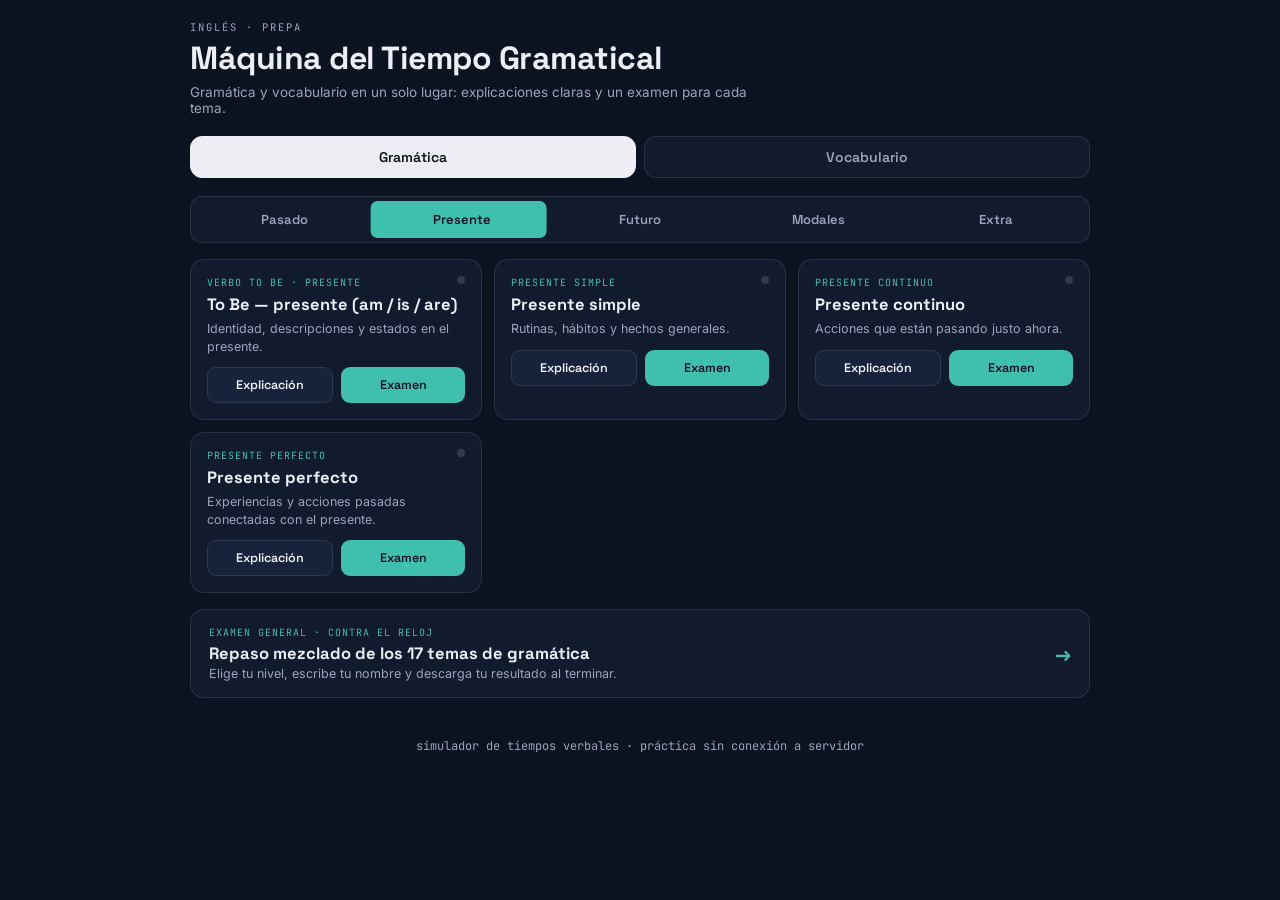
==== index.html @ 3d01b44c "Add files via upload" ====
<!DOCTYPE html>
<html lang="es">
<head>
<meta charset="UTF-8">
<meta name="viewport" content="width=device-width, initial-scale=1.0">
<meta name="description" content="Simulador interactivo de gramática y vocabulario en inglés para estudiantes de preparatoria.">
<meta name="theme-color" content="#0b1220">
<link rel="icon" href="assets/img/favicon.svg" type="image/svg+xml">
<link rel="manifest" href="manifest.webmanifest">
<title>Máquina del Tiempo Gramatical</title>
<link rel="preconnect" href="https://fonts.googleapis.com">
<link rel="preconnect" href="https://fonts.gstatic.com" crossorigin>
<link href="https://fonts.googleapis.com/css2?family=Space+Grotesk:wght@400;500;600;700&family=Inter:wght@400;500;600&family=JetBrains+Mono:wght@400;500;700&display=swap" rel="stylesheet">
<link rel="stylesheet" href="assets/css/styles.css">

</head>
<body>

<div class="wrap">

  <header>
    <div class="eyebrow" id="eyebrow">inglés · prepa</div>
    <h1>Máquina del Tiempo Gramatical</h1>
    <p>Gramática y vocabulario en un solo lugar: explicaciones claras y un examen para cada tema.</p>
  </header>

  <!-- HOME -->
  <div id="home">

    <!-- TOP TAB SWITCH -->
    <div class="top-tab-switch">
      <button class="top-tab-btn active" id="topTabGramatica" onclick="setTopTab('gramatica')">Gramática</button>
      <button class="top-tab-btn" id="topTabVocabulario" onclick="setTopTab('vocabulario')">Vocabulario</button>
    </div>

    <div id="grammarHome">

    <!-- DIAL / ERA SELECTOR -->
    <div class="dial-panel">
      <div class="dial-track">
        <div class="dial-highlight" id="dialHighlight"></div>
        <button class="era-btn active" data-era="pasado" onclick="setEra('pasado')">Pasado</button>
        <button class="era-btn" data-era="presente" onclick="setEra('presente')">Presente</button>
        <button class="era-btn" data-era="futuro" onclick="setEra('futuro')">Futuro</button>
        <button class="era-btn" data-era="modales" onclick="setEra('modales')">Modales</button>
        <button class="era-btn" data-era="extra" onclick="setEra('extra')">Extra</button>
      </div>
    </div>

    <div class="tense-grid" id="tenseGrid"></div>

    <!-- EXAM CTA -->
    <div class="exam-cta" onclick="openExamSetup()">
      <div class="left">
        <div class="tag">Examen general · contra el reloj</div>
        <h3>Repaso mezclado de los 17 temas de gramática</h3>
        <p>Elige tu nivel, escribe tu nombre y descarga tu resultado al terminar.</p>
      </div>
      <div class="arrow">→</div>
    </div>
    </div>

    <!-- VOCAB HOME -->
    <div id="vocabHome" style="display:none;">
      <div class="level-switch">
        <button class="level-btn active" id="levelPrimero" onclick="setVocabLevel('primero')">Primer año</button>
        <button class="level-btn" id="levelSegundo" onclick="setVocabLevel('segundo')">Segundo año</button>
      </div>

      <div class="vocab-grid" id="vocabGrid"></div>

      <!-- VOCAB GENERAL EXAM CTA -->
      <div class="exam-cta" onclick="startVocabExamAll()">
        <div class="left">
          <div class="tag" id="vocabExamAllTag">Examen general de vocabulario</div>
          <h3>Repaso mezclado de todas las unidades</h3>
          <p>30 preguntas al azar de todo el vocabulario de este año.</p>
        </div>
        <div class="arrow">→</div>
      </div>
    </div>
  </div>

  <!-- MODULE: practice screen -->
  <div class="module" id="moduleView">
    <button class="back-btn" onclick="goHome()">← volver al panel</button>

    <div class="briefing">
      <div class="tag" id="briefTag">TIEMPO VERBAL</div>
      <h2 id="briefTitle">Título</h2>
      <button class="rule-toggle" onclick="toggleRule()">Ver la regla</button>
      <div class="rule-body" id="ruleBody"></div>
    </div>

    <div class="gauge-row">
      <span class="gauge-label" id="gaugeLabel">0 / 0</span>
      <div class="gauge-track"><div class="gauge-fill" id="gaugeFill"></div></div>
      <span class="gauge-label" id="scoreLabel">✓ 0</span>
    </div>

    <div class="console" id="consoleView"></div>

    <div class="summary" id="summaryView" style="display:none;">
      <div class="big-score" id="finalScore">0/0</div>
      <p id="finalMsg">Resultado</p>
      <div class="actions">
        <button class="ghost-btn" onclick="goHome()">Volver al panel</button>
        <button class="solid-btn" onclick="retryModule()">Reintentar este tiempo</button>
      </div>
    </div>
  </div>

  <!-- EXPLANATION DETAIL -->
  <div class="module" id="explanationView">
    <button class="back-btn" onclick="goHome()">← volver al panel</button>

    <div class="guide-header">
      <div class="tag" id="guideTag">TIEMPO VERBAL</div>
      <h2 id="guideTitle">Título</h2>
      <div class="es-name" id="guideEsName">Traducción</div>
    </div>

    <div class="guide-section">
      <h3>Estructura</h3>
      <div id="guideStructure"></div>
    </div>

    <div class="guide-section">
      <h3>Ejemplos con traducción</h3>
      <div id="guideExamples"></div>
    </div>

    <div class="guide-section" id="guideModalsSection" style="display:none;">
      <h3>Los 10 verbos modales</h3>
      <table class="modals-table">
        <thead><tr><th>Modal</th><th>Uso</th><th>Ejemplo</th></tr></thead>
        <tbody id="guideModalsBody"></tbody>
      </table>
    </div>

    <div class="guide-section">
      <h3>Palabras clave</h3>
      <div class="signal-chips" id="guideSignals"></div>
    </div>

    <div class="guide-cta">
      <button class="next-btn show" onclick="openModuleFromGuide()">Presentar examen →</button>
    </div>
  </div>

  <!-- VOCAB WORD LIST -->
  <div class="module" id="vocabListView">
    <button class="back-btn" onclick="goHome()">← volver al vocabulario</button>
    <div class="guide-header">
      <div class="tag" id="vocabListTag">UNIDAD</div>
      <h2 id="vocabListTitle">Título</h2>
    </div>
    <div class="briefing" style="margin-bottom:18px;">
      <button class="rule-toggle" onclick="toggleVocabLegend()">¿Qué significa cada categoría gramatical?</button>
      <div class="rule-body" id="vocabListLegend"><div id="vocabListLegendBody"></div></div>
    </div>
    <div id="vocabListBody"></div>
  </div>

  <!-- VOCAB EXAM -->
  <div class="module" id="vocabExamView">
    <button class="back-btn" onclick="confirmExitVocabExam()">← salir del examen</button>
    <div class="gauge-row">
      <span class="gauge-label" id="vocabExamGaugeLabel">0 / 0</span>
      <div class="gauge-track"><div class="gauge-fill" id="vocabExamGaugeFill" style="background:var(--era)"></div></div>
      <span class="gauge-label" id="vocabExamScoreLabel">✓ 0</span>
    </div>
    <div class="console" id="vocabExamConsoleView"></div>
  </div>

  <!-- VOCAB EXAM RESULTS -->
  <div class="module" id="vocabExamResultsView">
    <div class="summary">
      <div class="big-score" id="vocabExamFinalScore">0/0</div>
      <p id="vocabExamFinalMsg">Resultado</p>
      <div class="breakdown" id="vocabBreakdownWrap" style="display:none;">
        <table>
          <thead><tr><th>Unidad</th><th>Aciertos</th></tr></thead>
          <tbody id="vocabBreakdownBody"></tbody>
        </table>
      </div>
      <div class="actions">
        <button class="ghost-btn" onclick="goHome()">Volver al vocabulario</button>
        <button class="solid-btn" onclick="retryVocabExam()">Reintentar examen</button>
      </div>
    </div>
  </div>

  <!-- EXAM SETUP -->
  <div class="module" id="examSetupView">
    <button class="back-btn" onclick="goHome()">← volver al panel</button>
    <div class="setup-panel">
      <h2>Configura tu examen</h2>
      <p>Se mezclarán preguntas de los 17 temas de gramática. Al final verás tu puntaje por tema y podrás descargar tu resultado.</p>

      <label class="field-label" for="studentName">Tu nombre</label>
      <input type="text" id="studentName" class="name-input" placeholder="Escribe tu nombre completo">

      <label class="field-label">Nivel</label>
      <div class="diff-options">
        <button class="diff-btn selected" id="diffFacil" onclick="selectDifficulty('facil')">
          <b>Fácil</b>
          <span>12 preguntas · solo opción múltiple · 25 seg. cada una</span>
        </button>
        <button class="diff-btn" id="diffDificil" onclick="selectDifficulty('dificil')">
          <b>Difícil</b>
          <span>18 preguntas · incluye completar espacios · 15 seg. cada una</span>
        </button>
      </div>

      <button class="start-exam-btn" onclick="startExam()">Comenzar examen</button>
    </div>
  </div>

  <!-- EXAM RUNNING -->
  <div class="module" id="examView">
    <button class="back-btn" onclick="confirmExitExam()">← salir del examen</button>

    <div class="gauge-row">
      <span class="gauge-label" id="examGaugeLabel">0 / 0</span>
      <div class="gauge-track"><div class="gauge-fill" id="examGaugeFill" style="background:var(--exam)"></div></div>
      <span class="gauge-label" id="examScoreLabel">✓ 0</span>
    </div>
    <div class="timer-row">
      <span class="timer-label" id="timerLabel">--s</span>
      <div class="timer-track"><div class="timer-fill" id="timerFill"></div></div>
    </div>

    <div class="console" id="examConsoleView"></div>
  </div>

  <!-- EXAM RESULTS -->
  <div class="module" id="examResultsView">
    <div class="summary">
      <div class="big-score" id="examFinalScore" style="color:var(--exam)">0/0</div>
      <p id="examFinalMsg">Resultado</p>
      <div class="breakdown">
        <table>
          <thead><tr><th>Tiempo verbal</th><th>Aciertos</th></tr></thead>
          <tbody id="breakdownBody"></tbody>
        </table>
      </div>
      <div class="actions">
        <button class="ghost-btn" onclick="goHome()">Volver al panel</button>
        <button class="solid-btn" style="background:var(--exam)" onclick="downloadResult()">Descargar resultado (.txt)</button>
      </div>
    </div>
  </div>

  <footer>simulador de tiempos verbales · práctica sin conexión a servidor</footer>
</div>

<script src="assets/js/app.js" defer></script>


</body>
</html>
---- assets/css/styles.css ----
:root{
    --bg: #0b1220;
    --panel: #121b2e;
    --panel-2: #17233a;
    --line: rgba(237,239,245,0.10);
    --text: #edeff5;
    --text-dim: #9aa5bd;

    --era: #3fbfad;
    --era-dim: rgba(63,191,173,0.15);
    --era-glow: rgba(63,191,173,0.35);

    --ok: #5fd07a;
    --bad: #ef6a6a;
    --exam: #e0a63f;
  }

  *{box-sizing:border-box; margin:0; padding:0;}

  body{
    background: var(--bg);
    color:var(--text);
    font-family:'Inter', sans-serif;
    min-height:100vh;
    padding: 20px 16px 60px;
  }

  .wrap{ max-width: 900px; margin: 0 auto; }

  /* ---------- HEADER ---------- */
  header{ margin-bottom: 20px; }
  .eyebrow{
    font-family:'JetBrains Mono', monospace;
    font-size: 10.5px;
    letter-spacing: 2px;
    color: var(--text-dim);
    text-transform: uppercase;
  }
  h1{
    font-family:'Space Grotesk', sans-serif;
    font-size: clamp(24px, 5vw, 32px);
    font-weight: 700;
    margin: 4px 0 6px;
    letter-spacing: -0.5px;
  }
  header p{ color: var(--text-dim); font-size: 13.5px; max-width: 560px; }

  /* ---------- EXAM CTA ---------- */
  .exam-cta{
    display:flex; align-items:center; justify-content:space-between; gap:14px;
    background: var(--panel);
    border: 1px solid var(--line);
    border-radius: 14px;
    padding: 16px 18px;
    margin: 16px 0;
    cursor: pointer;
    transition: border-color 0.2s ease;
  }
  .exam-cta:hover{ border-color: var(--era); }
  .exam-cta .left .tag{ font-family:'JetBrains Mono', monospace; font-size:10px; color: var(--era); letter-spacing:1px; text-transform:uppercase; transition: color 0.8s ease;}
  .exam-cta .left h3{ font-family:'Space Grotesk', sans-serif; font-size:16.5px; margin-top:4px;}
  .exam-cta .left p{ font-size:12.5px; color:var(--text-dim); margin-top:2px;}
  .exam-cta .arrow{ font-family:'Space Grotesk', sans-serif; font-weight:700; color: var(--era); font-size: 20px; flex-shrink:0; transition: color 0.8s ease;}

  /* ---------- DIAL / ERA SWITCH ---------- */
  .dial-panel{
    margin: 0 0 4px;
  }
  .dial-track{
    display:flex; align-items:center; justify-content:center; gap: 0;
    position:relative;
    padding: 4px;
    background: var(--panel);
    border-radius: 12px;
    border: 1px solid var(--line);
  }
  .era-btn{
    flex:1;
    border:none;
    background: transparent;
    color: var(--text-dim);
    font-family:'Space Grotesk', sans-serif;
    font-weight:600;
    font-size: 13px;
    padding: 10px 8px;
    border-radius: 9px;
    cursor:pointer;
    display:flex; align-items:center; justify-content:center; gap:8px;
    transition: color 0.3s ease;
    position: relative;
    z-index: 2;
  }
  .era-btn.active{ color:#0b1220; }
  .dial-highlight{
    position:absolute;
    top:4px; bottom:4px; left:4px;
    width: calc(20% - 4px);
    background: var(--era);
    border-radius: 7px;
    transition: transform 0.3s ease, background 0.5s ease;
    z-index:1;
  }

  /* ---------- CARD GRID (shared: tense-card + vocab-card) ---------- */
  .tense-grid, .vocab-grid{
    display:grid;
    grid-template-columns: repeat(auto-fit, minmax(230px, 1fr));
    gap: 12px;
    margin-top: 16px;
  }
  .tense-card, .vocab-card{
    background: var(--panel);
    border: 1px solid var(--line);
    border-radius: 14px;
    padding: 16px;
    text-align:left;
    color: var(--text);
    transition: border-color 0.2s ease;
    position:relative;
  }
  .tense-card:hover, .vocab-card:hover{ border-color: var(--era); }
  .tense-card .tag, .vocab-card .tag{
    font-family:'JetBrains Mono', monospace;
    font-size: 10px;
    color: var(--era);
    letter-spacing: 1px;
    text-transform: uppercase;
    transition: color 0.8s ease;
  }
  .tense-card h3, .vocab-card h3{
    font-family:'Space Grotesk', sans-serif;
    font-size: 16.5px;
    margin: 5px 0 5px;
  }
  .tense-card p, .vocab-card p{ font-size: 12.5px; color: var(--text-dim); line-height:1.4; margin-bottom: 12px;}
  .tense-card .progress-dot{
    position:absolute; top:16px; right:16px;
    width:8px; height:8px; border-radius:50%;
    background: rgba(237,239,245,0.15);
  }
  .tense-card .progress-dot.done{ background: var(--ok); }

  .card-actions{ display:flex; gap:8px; }
  .card-actions button{
    flex:1; font-family:'Space Grotesk', sans-serif; font-weight:600; font-size:12.5px;
    padding: 9px 8px; border-radius:9px; cursor:pointer; border:1px solid var(--line);
  }
  .btn-secondary{ background: var(--panel-2); color: var(--text); }
  .btn-secondary:hover{ border-color: var(--era); }
  .btn-primary{ background: var(--era); color:#0b1220; border:none !important; transition: background 0.8s ease;}

  /* ---------- TOP TAB SWITCH (Gramática / Vocabulario) ---------- */
  .top-tab-switch{
    display:flex; gap:8px; margin-bottom: 18px;
  }
  .top-tab-btn{
    flex:1; background: var(--panel); border:1px solid var(--line); color: var(--text-dim);
    font-family:'Space Grotesk', sans-serif; font-weight:600; font-size:14px;
    padding: 11px 10px; border-radius: 12px; cursor:pointer;
  }
  .top-tab-btn.active{ background: var(--text); color: var(--bg); border-color: var(--text); }

  /* ---------- VOCAB HOME ---------- */
  .level-switch{
    display:flex; gap:8px; margin-bottom: 18px;
  }
  .level-btn{
    flex:1; background: var(--panel); border:1px solid var(--line); color: var(--text-dim);
    font-family:'Space Grotesk', sans-serif; font-weight:600; font-size:13.5px;
    padding: 11px 10px; border-radius: 12px; cursor:pointer;
  }
  .level-btn.active{ background: var(--era); color:#0b1220; border-color: var(--era); transition: background 0.8s ease, border-color 0.8s ease; }

  /* ---------- VOCAB WORD LIST ---------- */
  .word-group-title{
    font-family:'JetBrains Mono', monospace; font-size:11px; letter-spacing:1.5px; text-transform:uppercase;
    color: var(--era); margin: 20px 0 10px; transition: color 0.8s ease;
  }
  .word-group-title:first-child{ margin-top: 4px; }
  .word-row{
    display:flex; align-items:center; gap:12px;
    background: var(--panel); border:1px solid var(--line); border-radius:12px;
    padding: 12px 14px; margin-bottom: 8px;
  }
  .speak-btn{
    flex-shrink:0; width:38px; height:38px; border-radius:50%;
    background: var(--panel-2); border:1px solid var(--line); color: var(--era);
    font-size:16px; cursor:pointer; transition: border-color 0.8s ease, color 0.8s ease;
  }
  .speak-btn:hover{ border-color: var(--era); }
  .word-row .word-info{ flex:1; min-width:0; }
  .word-row .en-word{ font-family:'Space Grotesk', sans-serif; font-weight:600; font-size:15px; }
  .word-row .pos-tag{
    font-family:'JetBrains Mono', monospace; font-size:10px; color: var(--text-dim);
    text-transform:uppercase; margin-left:6px;
  }
  .word-row .es-word{ font-size:13px; color: var(--text-dim); margin-top:2px; }

  /* ---------- EXPLANATION VIEW ---------- */
  .guide-header{ margin-bottom: 8px; }
  .guide-header .tag{
    font-family:'JetBrains Mono', monospace; font-size:10.5px; letter-spacing:1.5px;
    text-transform:uppercase; color: var(--era); transition: color 0.8s ease;
  }
  .guide-header h2{ font-family:'Space Grotesk', sans-serif; font-size:24px; margin:6px 0 4px; }
  .guide-header .es-name{ font-size:14px; color: var(--text-dim); }

  .guide-section{
    background: var(--panel); border:1px solid var(--line); border-radius:16px;
    padding: 18px 20px; margin-top: 14px;
  }
  .guide-section h3{
    font-family:'JetBrains Mono', monospace; font-size:11px; letter-spacing:1.5px;
    text-transform:uppercase; color: var(--text-dim); margin-bottom: 12px;
  }
  .structure-row{
    display:grid; grid-template-columns: 90px 1fr; gap: 10px 14px; align-items:start;
    padding: 8px 0; border-bottom: 1px solid var(--line); font-size: 14px;
  }
  .structure-row:last-child{ border-bottom:none; }
  .structure-row .s-label{
    font-family:'JetBrains Mono', monospace; font-size:11px; color: var(--era);
    letter-spacing:1px; text-transform:uppercase; padding-top:3px; transition: color 0.8s ease;
  }
  .structure-row .s-formula{ font-family:'Space Grotesk', sans-serif; font-weight:600; }

  .structure-block{
    padding: 14px 0; border-bottom: 1px solid var(--line);
  }
  .structure-block:last-child{ border-bottom:none; }
  .structure-block .s-label{
    font-family:'JetBrains Mono', monospace; font-size:11px; color: var(--era);
    letter-spacing:1px; text-transform:uppercase; transition: color 0.8s ease;
  }
  .structure-block .s-formula{
    font-family:'Space Grotesk', sans-serif; font-weight:600; font-size:15.5px; margin-top:4px;
  }
  .structure-block .s-note{
    font-size: 13px; color: var(--text-dim); line-height:1.55; margin-top: 8px;
  }
  .structure-block .s-example{
    margin-top: 10px; padding: 10px 12px; background: var(--panel-2); border-radius: 10px;
  }
  .structure-block .s-example .en{ font-family:'Space Grotesk', sans-serif; font-weight:600; font-size: 14px; }
  .structure-block .s-example .es{ color: var(--text-dim); font-size: 12.5px; margin-top: 2px; }

  .modals-table{ width:100%; border-collapse: collapse; font-size: 13px; }
  .modals-table th{
    font-family:'JetBrains Mono', monospace; font-size:10.5px; letter-spacing:1px; text-transform:uppercase;
    color: var(--text-dim); text-align:left; padding: 8px; border-bottom:1px solid var(--line);
  }
  .modals-table td{ padding: 10px 8px; border-bottom:1px solid var(--line); vertical-align:top; }
  .modals-table td.modal-name{ font-family:'Space Grotesk', sans-serif; font-weight:700; color: var(--era); transition: color 0.8s ease; white-space:nowrap;}
  .modals-table td .m-en{ font-weight:600; }
  .modals-table td .m-es{ color: var(--text-dim); font-size:12px; margin-top:2px; }

  .example-pair{ margin: 10px 0; padding: 12px 14px; background: var(--panel-2); border-radius: 12px; }
  .example-pair .en{ font-family:'Space Grotesk', sans-serif; font-weight:600; font-size: 15px; }
  .example-pair .es{ color: var(--text-dim); font-size: 13px; margin-top: 3px; }

  .signal-chips{ display:flex; flex-wrap:wrap; gap:8px; margin-top: 4px; }
  .signal-chip{
    background: var(--panel-2); border:1px solid var(--line); padding: 5px 12px;
    border-radius: 999px; font-family:'JetBrains Mono', monospace; font-size: 11.5px; color: var(--era);
    transition: color 0.8s ease;
  }

  .guide-cta{
    display:flex; justify-content:flex-end; margin-top: 20px;
  }

  /* ---------- MODULE (practice / exam containers) ---------- */
  .module{ display:none; }
  .module.active{ display:block; }

  .back-btn{
    background:none; border:none; color: var(--text-dim);
    font-family:'JetBrains Mono', monospace; font-size:12.5px;
    cursor:pointer; display:flex; align-items:center; gap:6px;
    margin-bottom: 16px;
  }
  .back-btn:hover{ color: var(--text); }

  .briefing{
    background: var(--panel);
    border: 1px solid var(--line);
    border-left: 3px solid var(--era);
    border-radius: 12px;
    padding: 16px 18px;
    margin-bottom: 18px;
    transition: border-color 0.8s ease;
  }
  .briefing h2{
    font-family:'Space Grotesk', sans-serif;
    font-size: 20px; margin-bottom: 4px;
  }
  .briefing .rule-toggle{
    background:none; border:1px solid var(--line); color: var(--text-dim);
    font-family:'JetBrains Mono', monospace; font-size: 11.5px;
    padding: 6px 12px; border-radius: 999px; cursor:pointer; margin-top:8px;
  }
  .briefing .rule-toggle:hover{ border-color: var(--era); color:var(--text); }
  .rule-body{ display:none; margin-top: 12px; font-size: 13.5px; color: var(--text-dim); line-height:1.6; }
  .rule-body.show{ display:block; }
  .rule-body table{ width:100%; border-collapse: collapse; margin-top:10px; font-size:13px;}
  .rule-body td, .rule-body th{ padding:6px 8px; border-bottom:1px solid var(--line); text-align:left;}
  .rule-body th{ color: var(--text); font-family:'JetBrains Mono', monospace; font-size:11px; text-transform:uppercase; letter-spacing:1px;}

  /* gauges */
  .gauge-row{ display:flex; align-items:center; gap:14px; margin-bottom: 10px; }
  .gauge-track{
    flex:1; height:8px; background: var(--panel-2); border-radius: 999px; overflow:hidden; border:1px solid var(--line);
  }
  .gauge-fill{ height:100%; width:0%; background: var(--era); transition: width 0.4s ease, background 0.8s ease; }
  .gauge-label{ font-family:'JetBrains Mono', monospace; font-size: 12px; color: var(--text-dim); white-space:nowrap; }

  .timer-row{ display:flex; align-items:center; gap:14px; margin-bottom: 18px; }
  .timer-track{ flex:1; height:6px; background: var(--panel-2); border-radius:999px; overflow:hidden; border:1px solid var(--line);}
  .timer-fill{ height:100%; width:100%; background: var(--exam); transition: width 1s linear, background 0.3s ease; }
  .timer-label{ font-family:'JetBrains Mono', monospace; font-size:12px; color: var(--exam); white-space:nowrap; min-width:34px; text-align:right;}

  .console{
    background: var(--panel);
    border: 1px solid var(--line);
    border-radius: 18px;
    padding: 24px;
  }
  .q-index{
    font-family:'JetBrains Mono', monospace; font-size: 11.5px; color: var(--era);
    letter-spacing:1.5px; text-transform:uppercase; margin-bottom:10px; transition: color 0.8s ease;
  }
  .q-prompt{
    font-family:'Space Grotesk', sans-serif;
    font-size: 21px; font-weight:600; line-height:1.4; margin-bottom: 20px;
  }
  .q-prompt .blank{
    display:inline-block; min-width: 70px; border-bottom: 2px solid var(--era);
    text-align:center; color: var(--era); transition: color 0.8s ease, border-color 0.8s ease;
  }

  .options{ display:grid; gap:10px; }
  .opt-btn{
    background: var(--panel-2);
    border: 1px solid var(--line);
    color: var(--text);
    padding: 13px 16px;
    border-radius: 12px;
    font-size: 15px;
    text-align:left;
    cursor:pointer;
    font-family:'Inter', sans-serif;
    transition: border-color 0.2s ease, background 0.2s ease;
  }
  .opt-btn:hover:not(:disabled){ border-color: var(--era); }
  .opt-btn:focus-visible{ outline:2px solid var(--era); outline-offset:2px; }
  .opt-btn.correct{ border-color: var(--ok); background: rgba(95,208,122,0.12); }
  .opt-btn.incorrect{ border-color: var(--bad); background: rgba(239,106,106,0.12); }
  .opt-btn:disabled{ cursor:default; opacity:0.75; }

  .fill-row{ display:flex; gap:10px; }
  .fill-row input{
    flex:1; background: var(--panel-2); border:1px solid var(--line); color:var(--text);
    padding: 13px 16px; border-radius:12px; font-size:15px; font-family:'Inter', sans-serif;
  }
  .fill-row input:focus{ outline:none; border-color: var(--era); }
  .fill-row button{
    background: var(--era); border:none; color:#0b1220; font-weight:600;
    padding: 0 22px; border-radius:12px; cursor:pointer; font-family:'Space Grotesk', sans-serif;
    transition: background 0.8s ease;
  }
  .fill-row button:disabled{ opacity:0.5; cursor:default; }

  .feedback{
    margin-top: 16px; padding: 14px 16px; border-radius: 12px;
    font-size: 14px; line-height:1.5; display:none;
  }
  .feedback.show{ display:block; }
  .feedback.ok{ background: rgba(95,208,122,0.12); border:1px solid rgba(95,208,122,0.4); color:#c8f5d3; }
  .feedback.bad{ background: rgba(239,106,106,0.12); border:1px solid rgba(239,106,106,0.4); color:#ffd6d6; }
  .feedback .src-tag{ display:block; font-family:'JetBrains Mono', monospace; font-size:10.5px; color:var(--text-dim); margin-top:6px; letter-spacing:0.5px; text-transform:uppercase;}

  .console-footer{ display:flex; justify-content:flex-end; margin-top: 18px; }
  .next-btn{
    background: var(--era); color:#0b1220; border:none; font-weight:700;
    font-family:'Space Grotesk', sans-serif; padding: 12px 24px; border-radius: 12px;
    cursor:pointer; transition: background 0.8s ease, opacity 0.2s ease;
    opacity:0; pointer-events:none;
  }
  .next-btn.show{ opacity:1; pointer-events:auto; }

  /* summary */
  .summary{ text-align:center; padding: 30px 10px; }
  .summary .big-score{
    font-family:'JetBrains Mono', monospace; font-size: 52px; font-weight:700; color: var(--era);
    transition: color 0.8s ease;
  }
  .summary p{ color: var(--text-dim); margin: 8px 0 22px; }
  .summary .actions{ display:flex; gap:12px; justify-content:center; flex-wrap:wrap; }
  .ghost-btn{
    background:none; border:1px solid var(--line); color: var(--text);
    padding: 11px 20px; border-radius: 12px; cursor:pointer; font-family:'Space Grotesk', sans-serif; font-weight:600;
  }
  .ghost-btn:hover{ border-color: var(--era); }
  .solid-btn{
    background: var(--era); border:none; color:#0b1220; padding: 11px 20px; border-radius:12px;
    cursor:pointer; font-family:'Space Grotesk', sans-serif; font-weight:700; transition: background 0.8s ease;
  }

  /* ---------- EXAM SETUP ---------- */
  .setup-panel{
    background: var(--panel); border:1px solid var(--line); border-radius:18px; padding:26px;
  }
  .setup-panel h2{ font-family:'Space Grotesk', sans-serif; font-size:22px; margin-bottom:6px;}
  .setup-panel > p{ color:var(--text-dim); font-size:13.5px; margin-bottom:20px;}
  .field-label{ font-family:'JetBrains Mono', monospace; font-size:11px; letter-spacing:1.5px; text-transform:uppercase; color:var(--text-dim); margin-bottom:8px; display:block;}
  .name-input{
    width:100%; background: var(--panel-2); border:1px solid var(--line); color:var(--text);
    padding: 13px 16px; border-radius:12px; font-size:15px; font-family:'Inter', sans-serif; margin-bottom:22px;
  }
  .name-input:focus{ outline:none; border-color: var(--exam); }
  .diff-options{ display:grid; grid-template-columns:1fr 1fr; gap:12px; margin-bottom:24px;}
  .diff-btn{
    background: var(--panel-2); border:1px solid var(--line); border-radius:14px; padding:16px;
    text-align:left; cursor:pointer; color:var(--text);
  }
  .diff-btn b{ font-family:'Space Grotesk', sans-serif; display:block; font-size:15.5px; margin-bottom:4px;}
  .diff-btn span{ font-size:12.5px; color:var(--text-dim); line-height:1.4; display:block;}
  .diff-btn.selected{ border-color: var(--exam); background: rgba(224,166,63,0.08); }
  .start-exam-btn{
    width:100%; background: var(--exam); border:none; color:#0b1220; font-weight:700;
    font-family:'Space Grotesk', sans-serif; padding: 14px; border-radius:12px; cursor:pointer; font-size:15px;
  }
  .start-exam-btn:disabled{ opacity:0.5; cursor:default; }

  /* ---------- EXAM RESULTS ---------- */
  .breakdown{ text-align:left; margin: 22px 0; }
  .breakdown table{ width:100%; border-collapse:collapse; font-size:13.5px;}
  .breakdown th{ font-family:'JetBrains Mono', monospace; font-size:10.5px; letter-spacing:1px; text-transform:uppercase; color:var(--text-dim); text-align:left; padding:8px; border-bottom:1px solid var(--line);}
  .breakdown td{ padding:8px; border-bottom:1px solid var(--line); }
  .breakdown td.score-cell{ font-family:'JetBrains Mono', monospace; text-align:right; }

  footer{ text-align:center; margin-top: 40px; color: var(--text-dim); font-size:12px; font-family:'JetBrains Mono', monospace;}

  @media (prefers-reduced-motion: reduce){
    *{ transition: none !important; }
  }

  @media (max-width: 520px){
    .dial-track{ flex-direction:column; }
    .dial-highlight{ display:none; }
    .era-btn.active{ background: var(--era); color:#0b1220; border-radius: 12px; }
    .diff-options{ grid-template-columns:1fr; }
    .exam-cta{ flex-direction:column; align-items:flex-start; }
  }
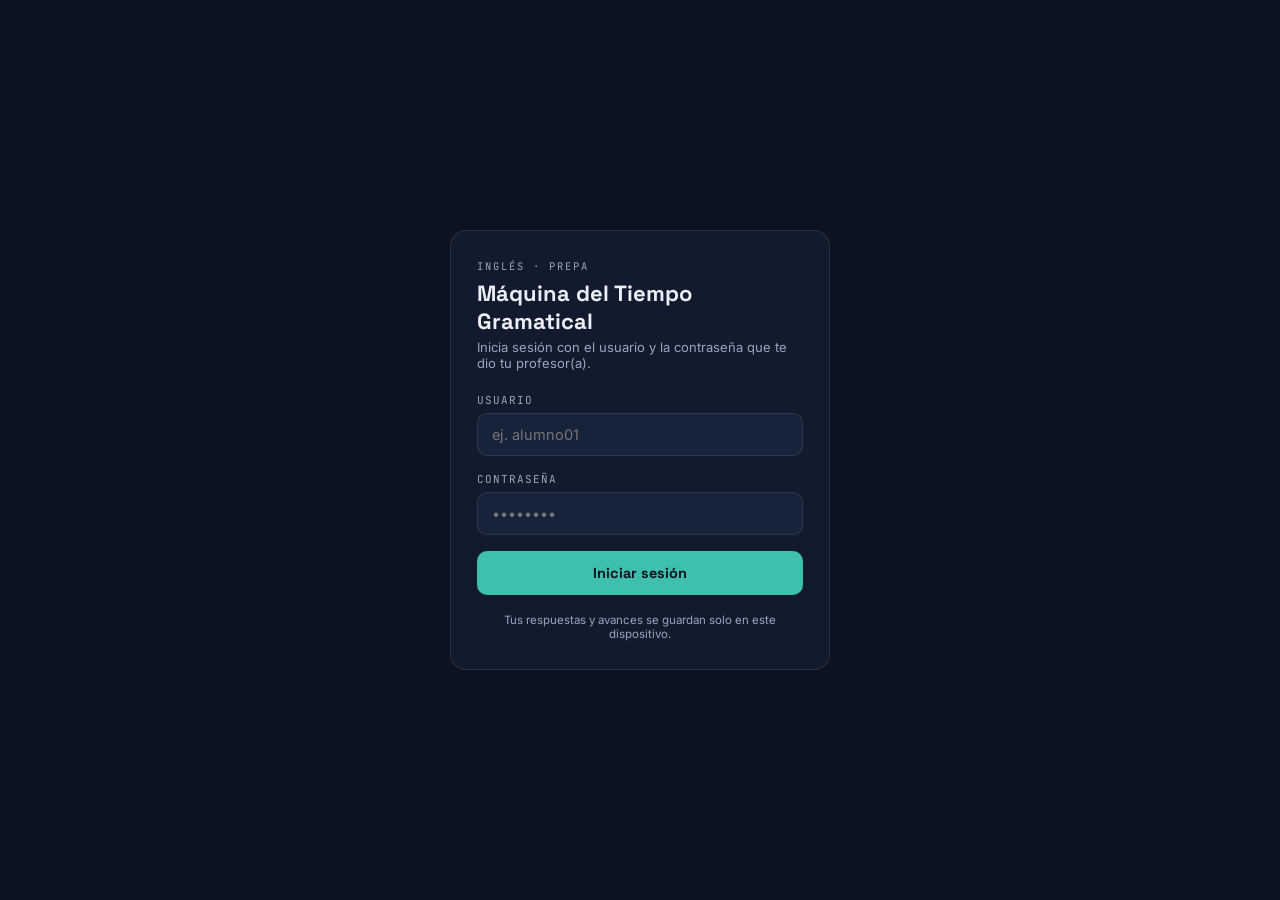
==== commit be043c34: "Update index.html" ====
--- a/index.html
+++ b/index.html
@@ -1,262 +1,123 @@
 <!DOCTYPE html>
 <html lang="es">
 <head>
+<script>
+/* Si ya hay una sesión válida, entra directo al simulador */
+(function(){
+  try{
+    var auth = JSON.parse(localStorage.getItem('mtg_auth') || 'null');
+    if(auth && auth.user){ window.location.replace('simulador.html'); }
+  }catch(e){}
+})();
+</script>
 <meta charset="UTF-8">
 <meta name="viewport" content="width=device-width, initial-scale=1.0">
-<meta name="description" content="Simulador interactivo de gramática y vocabulario en inglés para estudiantes de preparatoria.">
-<meta name="theme-color" content="#0b1220">
-<link rel="icon" href="assets/img/favicon.svg" type="image/svg+xml">
-<link rel="manifest" href="manifest.webmanifest">
-<title>Máquina del Tiempo Gramatical</title>
-<link rel="preconnect" href="https://fonts.googleapis.com">
-<link rel="preconnect" href="https://fonts.gstatic.com" crossorigin>
-<link href="https://fonts.googleapis.com/css2?family=Space+Grotesk:wght@400;500;600;700&family=Inter:wght@400;500;600&family=JetBrains+Mono:wght@400;500;700&display=swap" rel="stylesheet">
-<link rel="stylesheet" href="assets/css/styles.css">
+<title>Iniciar sesión — Máquina del Tiempo Gramatical</title>
+<style>
+  @import url('https://fonts.googleapis.com/css2?family=Space+Grotesk:wght@400;500;600;700&family=Inter:wght@400;500;600&family=JetBrains+Mono:wght@400;500;700&display=swap');
 
+  :root{
+    --bg: #0b1220;
+    --panel: #121b2e;
+    --panel-2: #17233a;
+    --line: rgba(237,239,245,0.10);
+    --text: #edeff5;
+    --text-dim: #9aa5bd;
+    --era: #3fbfad;
+    --bad: #ef6a6a;
+  }
+  *{ box-sizing:border-box; margin:0; padding:0; }
+  body{
+    background: var(--bg);
+    color: var(--text);
+    font-family:'Inter', sans-serif;
+    min-height:100vh;
+    display:flex; align-items:center; justify-content:center;
+    padding: 24px;
+  }
+  .login-card{
+    width:100%; max-width: 380px;
+    background: var(--panel);
+    border:1px solid var(--line);
+    border-radius: 16px;
+    padding: 28px 26px;
+  }
+  .eyebrow{
+    font-family:'JetBrains Mono', monospace; font-size:10.5px; letter-spacing:2px;
+    color: var(--text-dim); text-transform:uppercase;
+  }
+  h1{
+    font-family:'Space Grotesk', sans-serif; font-size:22px; font-weight:700;
+    margin: 6px 0 4px;
+  }
+  .login-card > p{ color: var(--text-dim); font-size:13px; margin-bottom:22px; }
+
+  label{
+    display:block; font-family:'JetBrains Mono', monospace; font-size:11px;
+    letter-spacing:1px; text-transform:uppercase; color:var(--text-dim); margin-bottom:6px;
+  }
+  input{
+    width:100%; background: var(--panel-2); border:1px solid var(--line); color:var(--text);
+    padding: 12px 14px; border-radius:10px; font-size:14.5px; font-family:'Inter', sans-serif;
+    margin-bottom:16px;
+  }
+  input:focus{ outline:none; border-color: var(--era); }
+
+  button{
+    width:100%; background: var(--era); border:none; color:#0b1220; font-weight:700;
+    font-family:'Space Grotesk', sans-serif; padding:13px; border-radius:10px; cursor:pointer;
+    font-size:14.5px;
+  }
+  button:hover{ opacity:0.92; }
+
+  .error-msg{
+    display:none; background: rgba(239,106,106,0.12); border:1px solid rgba(239,106,106,0.4);
+    color:#ffd6d6; font-size:12.5px; padding:10px 12px; border-radius:9px; margin-bottom:14px;
+  }
+  .error-msg.show{ display:block; }
+
+  .foot-note{
+    text-align:center; margin-top:18px; font-size:11.5px; color:var(--text-dim);
+  }
+</style>
 </head>
 <body>
 
-<div class="wrap">
+  <form class="login-card" id="loginForm" autocomplete="off">
+    <div class="eyebrow">inglés · prepa</div>
+    <h1>Máquina del Tiempo Gramatical</h1>
+    <p>Inicia sesión con el usuario y la contraseña que te dio tu profesor(a).</p>
 
-  <header>
-    <div class="eyebrow" id="eyebrow">inglés · prepa</div>
-    <h1>Máquina del Tiempo Gramatical</h1>
-    <p>Gramática y vocabulario en un solo lugar: explicaciones claras y un examen para cada tema.</p>
-  </header>
+    <div class="error-msg" id="errorMsg">Usuario o contraseña incorrectos.</div>
 
-  <!-- HOME -->
-  <div id="home">
+    <label for="userInput">Usuario</label>
+    <input type="text" id="userInput" placeholder="ej. alumno01" autocomplete="username">
 
-    <!-- TOP TAB SWITCH -->
-    <div class="top-tab-switch">
-      <button class="top-tab-btn active" id="topTabGramatica" onclick="setTopTab('gramatica')">Gramática</button>
-      <button class="top-tab-btn" id="topTabVocabulario" onclick="setTopTab('vocabulario')">Vocabulario</button>
-    </div>
+    <label for="passInput">Contraseña</label>
+    <input type="password" id="passInput" placeholder="••••••••" autocomplete="current-password">
 
-    <div id="grammarHome">
+    <button type="submit">Iniciar sesión</button>
 
-    <!-- DIAL / ERA SELECTOR -->
-    <div class="dial-panel">
-      <div class="dial-track">
-        <div class="dial-highlight" id="dialHighlight"></div>
-        <button class="era-btn active" data-era="pasado" onclick="setEra('pasado')">Pasado</button>
-        <button class="era-btn" data-era="presente" onclick="setEra('presente')">Presente</button>
-        <button class="era-btn" data-era="futuro" onclick="setEra('futuro')">Futuro</button>
-        <button class="era-btn" data-era="modales" onclick="setEra('modales')">Modales</button>
-        <button class="era-btn" data-era="extra" onclick="setEra('extra')">Extra</button>
-      </div>
-    </div>
+    <div class="foot-note">Tus respuestas y avances se guardan solo en este dispositivo.</div>
+  </form>
 
-    <div class="tense-grid" id="tenseGrid"></div>
+<script src="users.js"></script>
+<script>
+document.getElementById('loginForm').addEventListener('submit', function(e){
+  e.preventDefault();
+  const user = document.getElementById('userInput').value.trim().toLowerCase();
+  const pass = document.getElementById('passInput').value;
+  const errorMsg = document.getElementById('errorMsg');
 
-    <!-- EXAM CTA -->
-    <div class="exam-cta" onclick="openExamSetup()">
-      <div class="left">
-        <div class="tag">Examen general · contra el reloj</div>
-        <h3>Repaso mezclado de los 17 temas de gramática</h3>
-        <p>Elige tu nivel, escribe tu nombre y descarga tu resultado al terminar.</p>
-      </div>
-      <div class="arrow">→</div>
-    </div>
-    </div>
+  const match = USERS.find(u => u.user.toLowerCase() === user && u.pass === pass);
 
-    <!-- VOCAB HOME -->
-    <div id="vocabHome" style="display:none;">
-      <div class="level-switch">
-        <button class="level-btn active" id="levelPrimero" onclick="setVocabLevel('primero')">Primer año</button>
-        <button class="level-btn" id="levelSegundo" onclick="setVocabLevel('segundo')">Segundo año</button>
-      </div>
-
-      <div class="vocab-grid" id="vocabGrid"></div>
-
-      <!-- VOCAB GENERAL EXAM CTA -->
-      <div class="exam-cta" onclick="startVocabExamAll()">
-        <div class="left">
-          <div class="tag" id="vocabExamAllTag">Examen general de vocabulario</div>
-          <h3>Repaso mezclado de todas las unidades</h3>
-          <p>30 preguntas al azar de todo el vocabulario de este año.</p>
-        </div>
-        <div class="arrow">→</div>
-      </div>
-    </div>
-  </div>
-
-  <!-- MODULE: practice screen -->
-  <div class="module" id="moduleView">
-    <button class="back-btn" onclick="goHome()">← volver al panel</button>
-
-    <div class="briefing">
-      <div class="tag" id="briefTag">TIEMPO VERBAL</div>
-      <h2 id="briefTitle">Título</h2>
-      <button class="rule-toggle" onclick="toggleRule()">Ver la regla</button>
-      <div class="rule-body" id="ruleBody"></div>
-    </div>
-
-    <div class="gauge-row">
-      <span class="gauge-label" id="gaugeLabel">0 / 0</span>
-      <div class="gauge-track"><div class="gauge-fill" id="gaugeFill"></div></div>
-      <span class="gauge-label" id="scoreLabel">✓ 0</span>
-    </div>
-
-    <div class="console" id="consoleView"></div>
-
-    <div class="summary" id="summaryView" style="display:none;">
-      <div class="big-score" id="finalScore">0/0</div>
-      <p id="finalMsg">Resultado</p>
-      <div class="actions">
-        <button class="ghost-btn" onclick="goHome()">Volver al panel</button>
-        <button class="solid-btn" onclick="retryModule()">Reintentar este tiempo</button>
-      </div>
-    </div>
-  </div>
-
-  <!-- EXPLANATION DETAIL -->
-  <div class="module" id="explanationView">
-    <button class="back-btn" onclick="goHome()">← volver al panel</button>
-
-    <div class="guide-header">
-      <div class="tag" id="guideTag">TIEMPO VERBAL</div>
-      <h2 id="guideTitle">Título</h2>
-      <div class="es-name" id="guideEsName">Traducción</div>
-    </div>
-
-    <div class="guide-section">
-      <h3>Estructura</h3>
-      <div id="guideStructure"></div>
-    </div>
-
-    <div class="guide-section">
-      <h3>Ejemplos con traducción</h3>
-      <div id="guideExamples"></div>
-    </div>
-
-    <div class="guide-section" id="guideModalsSection" style="display:none;">
-      <h3>Los 10 verbos modales</h3>
-      <table class="modals-table">
-        <thead><tr><th>Modal</th><th>Uso</th><th>Ejemplo</th></tr></thead>
-        <tbody id="guideModalsBody"></tbody>
-      </table>
-    </div>
-
-    <div class="guide-section">
-      <h3>Palabras clave</h3>
-      <div class="signal-chips" id="guideSignals"></div>
-    </div>
-
-    <div class="guide-cta">
-      <button class="next-btn show" onclick="openModuleFromGuide()">Presentar examen →</button>
-    </div>
-  </div>
-
-  <!-- VOCAB WORD LIST -->
-  <div class="module" id="vocabListView">
-    <button class="back-btn" onclick="goHome()">← volver al vocabulario</button>
-    <div class="guide-header">
-      <div class="tag" id="vocabListTag">UNIDAD</div>
-      <h2 id="vocabListTitle">Título</h2>
-    </div>
-    <div class="briefing" style="margin-bottom:18px;">
-      <button class="rule-toggle" onclick="toggleVocabLegend()">¿Qué significa cada categoría gramatical?</button>
-      <div class="rule-body" id="vocabListLegend"><div id="vocabListLegendBody"></div></div>
-    </div>
-    <div id="vocabListBody"></div>
-  </div>
-
-  <!-- VOCAB EXAM -->
-  <div class="module" id="vocabExamView">
-    <button class="back-btn" onclick="confirmExitVocabExam()">← salir del examen</button>
-    <div class="gauge-row">
-      <span class="gauge-label" id="vocabExamGaugeLabel">0 / 0</span>
-      <div class="gauge-track"><div class="gauge-fill" id="vocabExamGaugeFill" style="background:var(--era)"></div></div>
-      <span class="gauge-label" id="vocabExamScoreLabel">✓ 0</span>
-    </div>
-    <div class="console" id="vocabExamConsoleView"></div>
-  </div>
-
-  <!-- VOCAB EXAM RESULTS -->
-  <div class="module" id="vocabExamResultsView">
-    <div class="summary">
-      <div class="big-score" id="vocabExamFinalScore">0/0</div>
-      <p id="vocabExamFinalMsg">Resultado</p>
-      <div class="breakdown" id="vocabBreakdownWrap" style="display:none;">
-        <table>
-          <thead><tr><th>Unidad</th><th>Aciertos</th></tr></thead>
-          <tbody id="vocabBreakdownBody"></tbody>
-        </table>
-      </div>
-      <div class="actions">
-        <button class="ghost-btn" onclick="goHome()">Volver al vocabulario</button>
-        <button class="solid-btn" onclick="retryVocabExam()">Reintentar examen</button>
-      </div>
-    </div>
-  </div>
-
-  <!-- EXAM SETUP -->
-  <div class="module" id="examSetupView">
-    <button class="back-btn" onclick="goHome()">← volver al panel</button>
-    <div class="setup-panel">
-      <h2>Configura tu examen</h2>
-      <p>Se mezclarán preguntas de los 17 temas de gramática. Al final verás tu puntaje por tema y podrás descargar tu resultado.</p>
-
-      <label class="field-label" for="studentName">Tu nombre</label>
-      <input type="text" id="studentName" class="name-input" placeholder="Escribe tu nombre completo">
-
-      <label class="field-label">Nivel</label>
-      <div class="diff-options">
-        <button class="diff-btn selected" id="diffFacil" onclick="selectDifficulty('facil')">
-          <b>Fácil</b>
-          <span>12 preguntas · solo opción múltiple · 25 seg. cada una</span>
-        </button>
-        <button class="diff-btn" id="diffDificil" onclick="selectDifficulty('dificil')">
-          <b>Difícil</b>
-          <span>18 preguntas · incluye completar espacios · 15 seg. cada una</span>
-        </button>
-      </div>
-
-      <button class="start-exam-btn" onclick="startExam()">Comenzar examen</button>
-    </div>
-  </div>
-
-  <!-- EXAM RUNNING -->
-  <div class="module" id="examView">
-    <button class="back-btn" onclick="confirmExitExam()">← salir del examen</button>
-
-    <div class="gauge-row">
-      <span class="gauge-label" id="examGaugeLabel">0 / 0</span>
-      <div class="gauge-track"><div class="gauge-fill" id="examGaugeFill" style="background:var(--exam)"></div></div>
-      <span class="gauge-label" id="examScoreLabel">✓ 0</span>
-    </div>
-    <div class="timer-row">
-      <span class="timer-label" id="timerLabel">--s</span>
-      <div class="timer-track"><div class="timer-fill" id="timerFill"></div></div>
-    </div>
-
-    <div class="console" id="examConsoleView"></div>
-  </div>
-
-  <!-- EXAM RESULTS -->
-  <div class="module" id="examResultsView">
-    <div class="summary">
-      <div class="big-score" id="examFinalScore" style="color:var(--exam)">0/0</div>
-      <p id="examFinalMsg">Resultado</p>
-      <div class="breakdown">
-        <table>
-          <thead><tr><th>Tiempo verbal</th><th>Aciertos</th></tr></thead>
-          <tbody id="breakdownBody"></tbody>
-        </table>
-      </div>
-      <div class="actions">
-        <button class="ghost-btn" onclick="goHome()">Volver al panel</button>
-        <button class="solid-btn" style="background:var(--exam)" onclick="downloadResult()">Descargar resultado (.txt)</button>
-      </div>
-    </div>
-  </div>
-
-  <footer>simulador de tiempos verbales · práctica sin conexión a servidor</footer>
-</div>
-
-<script src="assets/js/app.js" defer></script>
-
-
+  if(match){
+    localStorage.setItem('mtg_auth', JSON.stringify({ user: match.user, name: match.name, ts: Date.now() }));
+    window.location.href = 'simulador.html';
+  } else {
+    errorMsg.classList.add('show');
+  }
+});
+</script>
 </body>
 </html>
